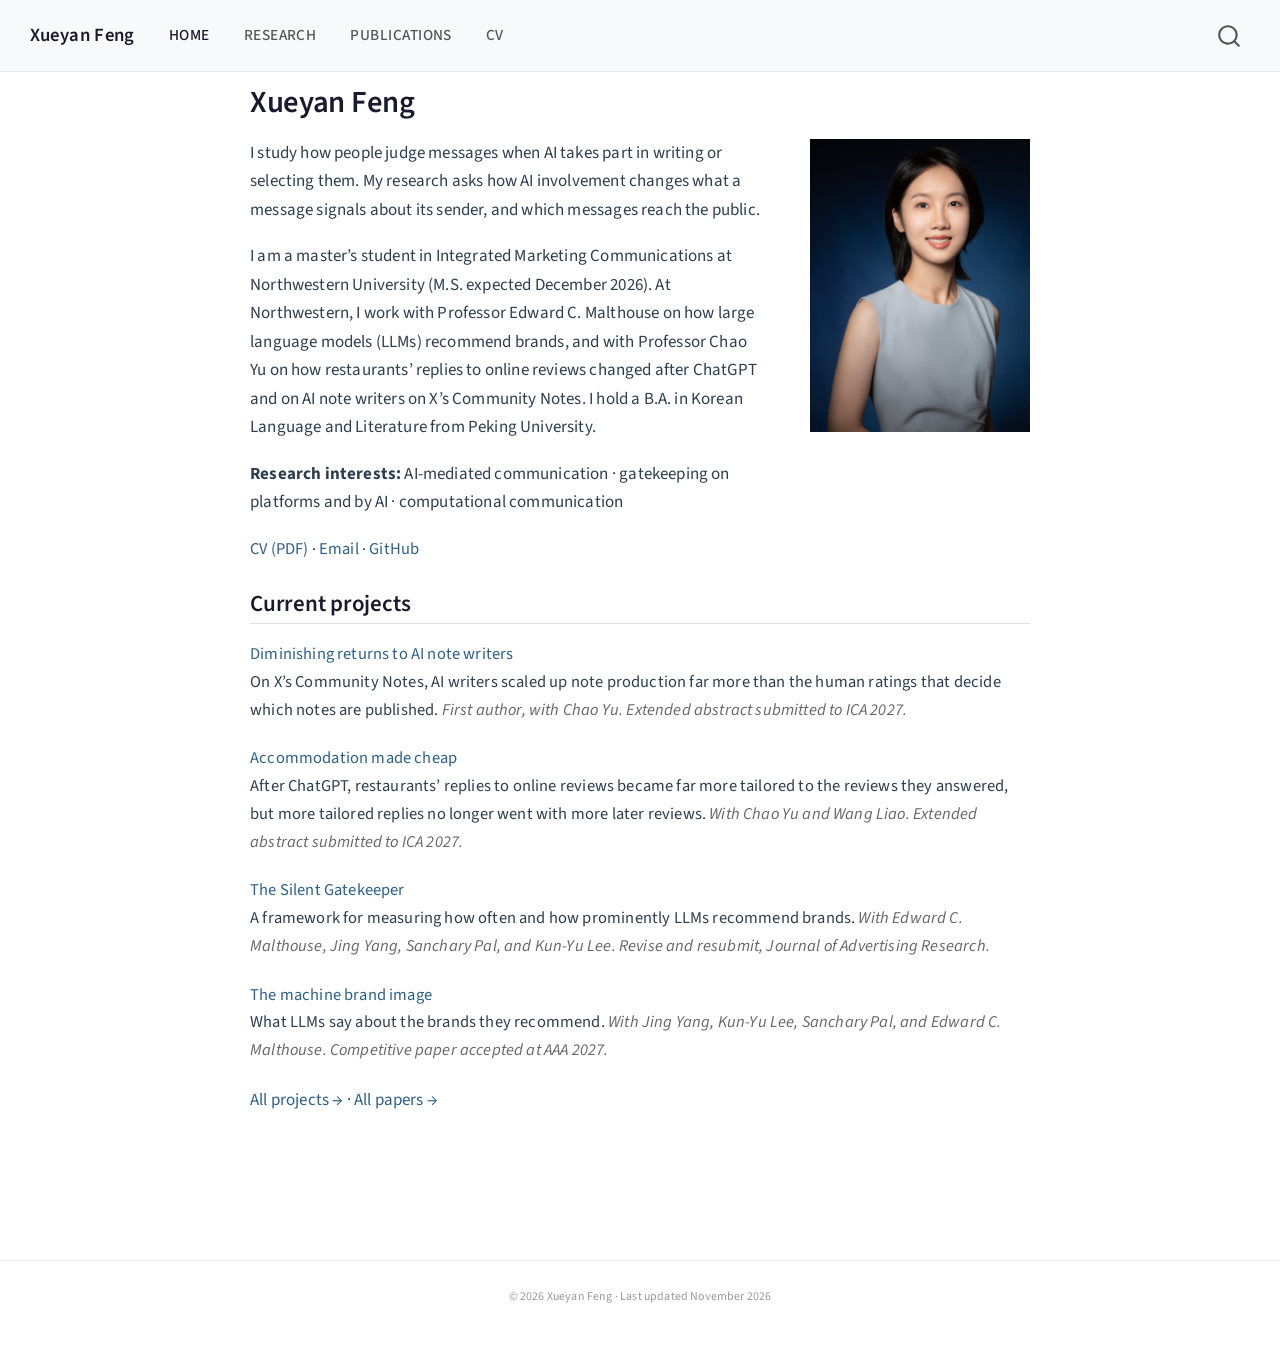
==== index.html @ 7c557d9b "Publish academic website Co-Authored-By: Claude Opus 5.5 <noreply@anthropic.com> Claude-Session: htt" ====
<!DOCTYPE html>
<html xmlns="http://www.w3.org/1999/xhtml" lang="en" xml:lang="en"><head>

<meta charset="utf-8">
<meta name="generator" content="quarto-1.11.9">

<meta name="viewport" content="width=device-width, initial-scale=1.0, user-scalable=yes">


<title>Xueyan Feng</title>
<style>
/* Default styles provided by pandoc.
** See https://pandoc.org/MANUAL.html#variables-for-html for config info.
*/
span.smallcaps{font-variant: small-caps;}
div.columns{display: flex; gap: 1.5em;}
div.column{flex: auto;}
@media screen {
div.columns{gap: min(4vw, 1.5em);}
div.column{overflow-x: auto;}
}
div.hanging-indent{margin-left: 1.5em; text-indent: -1.5em;}
ul.task-list{list-style: none;}
ul.task-list li input[type="checkbox"] {
  width: 0.8em;
  margin: 0 0.8em 0.2em -1em; /* quarto-specific, see https://github.com/quarto-dev/quarto-cli/issues/4556 */ 
  vertical-align: middle;
}
</style>


<script src="site_libs/quarto-nav/quarto-nav.js"></script>
<script src="site_libs/quarto-nav/headroom.min.js"></script>
<script src="site_libs/clipboard/clipboard.min.js"></script>
<script src="site_libs/quarto-search/autocomplete.umd.js"></script>
<script src="site_libs/quarto-search/fuse.min.js"></script>
<script src="site_libs/quarto-search/quarto-search.js"></script>
<meta name="quarto:offset" content="./">
<script src="site_libs/quarto-html/quarto.js" type="module"></script>
<script src="site_libs/quarto-html/tabsets/tabsets.js" type="module"></script>
<script src="site_libs/quarto-html/scrollable-regions/scrollable-regions.js" type="module"></script>
<script src="site_libs/quarto-html/popper.min.js"></script>
<script src="site_libs/quarto-html/tippy.umd.min.js"></script>
<script src="site_libs/quarto-html/anchor.min.js"></script>
<link href="site_libs/quarto-html/tippy.css" rel="stylesheet">
<link href="site_libs/quarto-html/quarto-syntax-highlighting-63b5708e65d6cd79cd7618c58d0c21e7.css" rel="stylesheet" id="quarto-text-highlighting-styles">
<script src="site_libs/bootstrap/bootstrap.min.js"></script>
<link href="site_libs/bootstrap/bootstrap-icons.css" rel="stylesheet">
<link href="site_libs/bootstrap/bootstrap-f89d68873f5cbb4ab34755326dc556c0.min.css" rel="stylesheet" append-hash="true" id="quarto-bootstrap" data-mode="light">
<script id="quarto-search-options" type="application/json">{
  "location": "navbar",
  "copy-button": false,
  "collapse-after": 3,
  "panel-placement": "end",
  "type": "overlay",
  "limit": 50,
  "keyboard-shortcut": [
    "f",
    "/",
    "s"
  ],
  "show-item-context": false,
  "language": {
    "search-no-results-text": "No results",
    "search-matching-documents-text": "matching documents",
    "search-copy-link-title": "Copy link to search",
    "search-hide-matches-text": "Hide additional matches",
    "search-more-match-text": "more match in this document",
    "search-more-matches-text": "more matches in this document",
    "search-clear-button-title": "Clear",
    "search-text-placeholder": "",
    "search-detached-cancel-button-title": "Cancel",
    "search-submit-button-title": "Submit",
    "search-label": "Search"
  }
}</script>


<link rel="stylesheet" href="styles.css">
<meta property="og:title" content="Xueyan Feng">
<meta property="og:description" content="Xueyan Feng studies how people judge messages when AI takes part in writing or selecting them.">
<meta property="og:image" content="https://xueyan-feng.github.io/images/headshot.jpg">
<meta property="og:site_name" content="Xueyan Feng">
<meta property="og:image:alt" content="Photo of Xueyan Feng">
<meta property="og:image:height" content="1400">
<meta property="og:image:width" content="933">
</head>

<body class="nav-fixed fullcontent quarto-light"><a id="quarto-skip-link" class="visually-hidden-focusable" href="#quarto-document-content">Skip to main content</a>

<div id="quarto-search-results"></div>
  <header id="quarto-header" class="headroom fixed-top">
    <nav class="navbar navbar-expand-lg " data-bs-theme="dark" aria-label="Site">
      <div class="navbar-container container-fluid">
      <div class="navbar-brand-container mx-auto">
    <a class="navbar-brand" href="./index.html">
    <span class="navbar-title">Xueyan Feng</span>
    </a>
  </div>
          <button class="navbar-toggler" type="button" data-bs-toggle="collapse" data-bs-target="#navbarCollapse" aria-controls="navbarCollapse" aria-expanded="false" aria-label="Toggle navigation" onclick="if (window.quartoToggleHeadroom) { window.quartoToggleHeadroom(); }">
  <span class="navbar-toggler-icon"></span>
</button>
          <div class="collapse navbar-collapse" id="navbarCollapse">
            <ul class="navbar-nav navbar-nav-scroll me-auto">
  <li class="nav-item">
    <a class="nav-link active" href="./index.html" aria-current="page"> 
<span class="menu-text">Home</span></a>
  </li>  
  <li class="nav-item">
    <a class="nav-link" href="./research.html"> 
<span class="menu-text">Research</span></a>
  </li>  
  <li class="nav-item">
    <a class="nav-link" href="./publications.html"> 
<span class="menu-text">Publications</span></a>
  </li>  
  <li class="nav-item">
    <a class="nav-link" href="./cv.html"> 
<span class="menu-text">CV</span></a>
  </li>  
</ul>
          </div> <!-- /navcollapse -->
            <div class="quarto-navbar-tools">
</div>
            <div id="quarto-search" class="" title="Search"></div>
      </div> <!-- /container-fluid -->
    </nav>
</header>
<!-- content -->
<div id="quarto-content" class="quarto-container page-columns page-rows-contents page-layout-article page-navbar">
<!-- sidebar -->
<!-- margin-sidebar -->
    
<!-- main -->
<main class="content" id="quarto-document-content" tabindex="-1">

<header id="title-block-header" class="quarto-title-block default">
<div class="quarto-title">
<h1 class="title">Xueyan Feng</h1>
</div>



<div class="quarto-title-meta">

    
  
    
  </div>
  


</header>


<div class="grid hero-section">
<div class="g-col-md-8 g-col-12">
<p>I study how people judge messages when AI takes part in writing or selecting them. My research asks how AI involvement changes what a message signals about its sender, and which messages reach the public.</p>
<p>I am a master’s student in Integrated Marketing Communications at Northwestern University (M.S. expected December 2026). At Northwestern, I work with Professor Edward C. Malthouse on how large language models (LLMs) recommend brands, and with Professor Chao Yu on how restaurants’ replies to online reviews changed after ChatGPT and on AI note writers on X’s Community Notes. I hold a B.A. in Korean Language and Literature from Peking University.</p>
<p><strong>Research interests:</strong> AI-mediated communication · gatekeeping on platforms and by AI · computational communication</p>
<div class="link-row">
<p><a href="Xueyan_Feng_Academic_CV.pdf">CV (PDF)</a> · <a href="mailto:XueyanFeng2026@u.northwestern.edu">Email</a> · <a href="https://github.com/xueyan-feng">GitHub</a></p>
</div>
</div>
<div class="g-col-md-4 g-col-12 hero-image-col">
<p><img src="images/headshot.jpg" class="hero-headshot img-fluid" alt="Photo of Xueyan Feng"></p>
</div>
</div>
<section id="current-projects" class="level2">
<h2 class="anchored" data-anchor-id="current-projects">Current projects</h2>
<div class="project-list">
<p><strong><a href="./research.html#community-notes">Diminishing returns to AI note writers</a></strong><br>
On X’s Community Notes, AI writers scaled up note production far more than the human ratings that decide which notes are published. <em>First author, with Chao Yu. Extended abstract submitted to ICA 2027.</em></p>
<p><strong><a href="./research.html#opentable">Accommodation made cheap</a></strong><br>
After ChatGPT, restaurants’ replies to online reviews became far more tailored to the reviews they answered, but more tailored replies no longer went with more later reviews. <em>With Chao Yu and Wang Liao. Extended abstract submitted to ICA 2027.</em></p>
<p><strong><a href="./research.html#brand-visibility">The Silent Gatekeeper</a></strong><br>
A framework for measuring how often and how prominently LLMs recommend brands. <em>With Edward C. Malthouse, Jing Yang, Sanchary Pal, and Kun-Yu Lee. Revise and resubmit, Journal of Advertising Research.</em></p>
<p><strong><a href="./research.html#machine-brand-image">The machine brand image</a></strong><br>
What LLMs say about the brands they recommend. <em>With Jing Yang, Kun-Yu Lee, Sanchary Pal, and Edward C. Malthouse. Competitive paper accepted at AAA 2027.</em></p>
</div>
<p><a href="./research.html">All projects →</a> · <a href="./publications.html">All papers →</a></p>


</section>

</main> <!-- /main -->
<script id="quarto-html-after-body" type="application/javascript">
  window.document.addEventListener("DOMContentLoaded", function (event) {
    const icon = "";
    const anchorJS = new window.AnchorJS();
    anchorJS.options = {
      placement: 'right',
      icon: icon
    };
    anchorJS.add('.anchored');
    const isCodeAnnotation = (el) => {
      for (const clz of el.classList) {
        if (clz.startsWith('code-annotation-')) {                     
          return true;
        }
      }
      return false;
    }
    const onCopySuccess = function(e) {
      // button target
      const button = e.trigger;
      // don't keep focus
      button.blur();
      // flash "checked"
      button.classList.add('code-copy-button-checked');
      var currentTitle = button.getAttribute("title");
      button.setAttribute("title", "Copied!");
      let tooltip;
      if (window.bootstrap) {
        button.setAttribute("data-bs-toggle", "tooltip");
        button.setAttribute("data-bs-placement", "left");
        button.setAttribute("data-bs-title", "Copied!");
        tooltip = new bootstrap.Tooltip(button, 
          { trigger: "manual", 
            customClass: "code-copy-button-tooltip",
            offset: [0, -8]});
        tooltip.show();    
      }
      setTimeout(function() {
        if (tooltip) {
          tooltip.hide();
          button.removeAttribute("data-bs-title");
          button.removeAttribute("data-bs-toggle");
          button.removeAttribute("data-bs-placement");
        }
        button.setAttribute("title", currentTitle);
        button.classList.remove('code-copy-button-checked');
      }, 1000);
      // clear code selection
      e.clearSelection();
    }
    const getTextToCopy = function(trigger) {
      const outerScaffold = trigger.parentElement.cloneNode(true);
      const codeEl = outerScaffold.querySelector('code');
      for (const childEl of codeEl.children) {
        if (isCodeAnnotation(childEl)) {
          childEl.remove();
        }
      }
      return codeEl.innerText;
    }
    const clipboard = new window.ClipboardJS('.code-copy-button:not([data-in-quarto-modal])', {
      text: getTextToCopy
    });
    clipboard.on('success', onCopySuccess);
    if (window.document.getElementById('quarto-embedded-source-code-modal')) {
      const clipboardModal = new window.ClipboardJS('.code-copy-button[data-in-quarto-modal]', {
        text: getTextToCopy,
        container: window.document.getElementById('quarto-embedded-source-code-modal')
      });
      clipboardModal.on('success', onCopySuccess);
    }
      var localhostRegex = new RegExp(/^(?:http|https):\/\/localhost\:?[0-9]*\//);
      var mailtoRegex = new RegExp(/^mailto:/);
        var filterRegex = new RegExp("https:\/\/xueyan-feng\.github\.io");
      const newWindowLabel = "(opens in a new tab)";
      const newWindowNoteId = "quarto-ext-newwindow-label";
      // Links reference one hidden label through aria-describedby, so the
      // announcement never changes their accessible name.
      var describeNewWindow = (link) => {
        if (!window.document.getElementById(newWindowNoteId)) {
          var newWindowNote = window.document.createElement("span");
          newWindowNote.id = newWindowNoteId;
          newWindowNote.hidden = true;
          newWindowNote.textContent = newWindowLabel;
          window.document.body.appendChild(newWindowNote);
        }
        var describedBy = (link.getAttribute("aria-describedby") || "").split(/\s+/).filter(Boolean);
        if (!describedBy.includes(newWindowNoteId)) {
          describedBy.push(newWindowNoteId);
          link.setAttribute("aria-describedby", describedBy.join(" "));
        }
      }
      var isInternal = (href) => {
          return filterRegex.test(href) || localhostRegex.test(href) || mailtoRegex.test(href);
      }
      // Inspect non-navigation links and adorn them if external
      window.quartoDecorateExternalLinks = function (root) {
     var links = (root || window.document).querySelectorAll('a[href]:not(.nav-link):not(.navbar-brand):not(.toc-action):not(.sidebar-link):not(.sidebar-item-toggle):not(.pagination-link):not(.no-external):not([aria-hidden]):not(.dropdown-item):not(.quarto-navigation-tool):not(.about-link)');
      for (var i=0; i<links.length; i++) {
        const link = links[i];
        if (!isInternal(link.href)) {
          // undo the damage that might have been done by quarto-nav.js in the case of
          // links that we want to consider external
          if (link.dataset.originalHref !== undefined) {
            link.href = link.dataset.originalHref;
          }
            // target, if specified
            link.setAttribute("target", "_blank");
            if (link.getAttribute("rel") === null) {
              link.setAttribute("rel", "noopener");
            }
            describeNewWindow(link);
          if (!link.classList.contains('no-external-icon')) {
          }
        }
      }
      };
      window.quartoDecorateExternalLinks(window.document);
    // Esc closes the popup (WCAG 1.4.13) and focus leaving both trigger and
    // popup closes it (WCAG 2.4.11); tippy handles neither for interactive popups.
    const hideOnEscAndFocusOut = {
      name: 'hideOnEscAndFocusOut',
      defaultValue: true,
      fn(instance) {
        const dismiss = () => {
          // A show scheduled by the trigger delay would otherwise reopen it
          instance.clearDelayTimeouts();
          instance.hide();
        };
        const onKeyDown = (event) => {
          if (event.key !== 'Escape') {
            return;
          }
          // Keep Esc from also reaching page handlers (e.g. reveal.js overview),
          // except an open reveal.js slide menu, which Esc should close too.
          // The menu handles keys only when its keyboard option is on.
          const menuHandlesEsc = window.Reveal?.getPlugin?.('menu')?.isOpen() &&
            window.Reveal.getConfig().menu?.keyboard !== false;
          if (!menuHandlesEsc) {
            event.stopPropagation();
          }
          if (instance.popper.contains(window.document.activeElement)) {
            // Disabled while refocusing so the focus trigger does not reopen it
            instance.disable();
            instance.reference.focus();
            instance.enable();
          }
          dismiss();
        };
        const onFocusOut = (event) => {
          const target = event.relatedTarget;
          if (target && !instance.reference.contains(target) &&
              !instance.popper.contains(target)) {
            dismiss();
          }
        };
        // On the trigger too: a click trigger (code-annotations: select) has no
        // blur handling. Attached for the instance's lifetime so leaving the
        // trigger also cancels a show still pending on the trigger delay.
        instance.reference.addEventListener('focusout', onFocusOut);
        return {
          onShow() {
            window.document.addEventListener('keydown', onKeyDown, true);
            instance.popper.addEventListener('focusout', onFocusOut);
          },
          onHide() {
            window.document.removeEventListener('keydown', onKeyDown, true);
            instance.popper.removeEventListener('focusout', onFocusOut);
          },
          onDestroy() {
            instance.reference.removeEventListener('focusout', onFocusOut);
          },
        };
      },
    };
    function tippyHover(el, contentFn, onTriggerFn, onUntriggerFn) {
      const config = {
        allowHTML: true,
        maxWidth: 500,
        delay: 100,
        arrow: false,
        appendTo: function(el) {
            return el.parentElement;
        },
        interactive: true,
        interactiveBorder: 10,
        theme: 'quarto',
        placement: 'bottom-start',
        plugins: [hideOnEscAndFocusOut],
      };
      if (contentFn) {
        config.content = contentFn;
      }
      if (onTriggerFn) {
        config.onTrigger = onTriggerFn;
      }
      if (onUntriggerFn) {
        config.onUntrigger = onUntriggerFn;
      }
      window.tippy(el, config); 
    }
    const noterefs = window.document.querySelectorAll('a[role="doc-noteref"]');
    for (var i=0; i<noterefs.length; i++) {
      const ref = noterefs[i];
      tippyHover(ref, function() {
        // use id or data attribute instead here
        let href = ref.getAttribute('data-footnote-href') || ref.getAttribute('href');
        try { href = new URL(href).hash; } catch {}
        const id = href.replace(/^#\/?/, "");
        const note = window.document.getElementById(id);
        if (note) {
          return note.innerHTML;
        } else {
          return "";
        }
      });
    }
    const xrefs = window.document.querySelectorAll('a.quarto-xref');
    const processXRef = (id, note) => {
      // Strip column container classes
      const stripColumnClz = (el) => {
        el.classList.remove("page-full", "page-columns");
        if (el.children) {
          for (const child of el.children) {
            stripColumnClz(child);
          }
        }
      }
      stripColumnClz(note)
      if (id === null || id.startsWith('sec-')) {
        // Special case sections, only their first couple elements
        const container = document.createElement("div");
        if (note.children && note.children.length > 2) {
          container.appendChild(note.children[0].cloneNode(true));
          for (let i = 1; i < note.children.length; i++) {
            const child = note.children[i];
            if (child.tagName === "P" && child.innerText === "") {
              continue;
            } else {
              container.appendChild(child.cloneNode(true));
              break;
            }
          }
          if (window.Quarto?.typesetMath) {
            window.Quarto.typesetMath(container);
          }
          return container.innerHTML
        } else {
          if (window.Quarto?.typesetMath) {
            window.Quarto.typesetMath(note);
          }
          return note.innerHTML;
        }
      } else {
        // Remove any anchor links if they are present
        const anchorLink = note.querySelector('a.anchorjs-link');
        if (anchorLink) {
          anchorLink.remove();
        }
        if (window.Quarto?.typesetMath) {
          window.Quarto.typesetMath(note);
        }
        if (note.classList.contains("callout")) {
          return note.outerHTML;
        } else {
          return note.innerHTML;
        }
      }
    }
    for (var i=0; i<xrefs.length; i++) {
      const xref = xrefs[i];
      tippyHover(xref, undefined, function(instance) {
        instance.disable();
        let url = xref.getAttribute('href');
        let hash = undefined; 
        if (url.startsWith('#')) {
          hash = url;
        } else {
          try { hash = new URL(url).hash; } catch {}
        }
        if (hash) {
          const id = hash.replace(/^#\/?/, "");
          const note = window.document.getElementById(id);
          if (note !== null) {
            try {
              const html = processXRef(id, note.cloneNode(true));
              instance.setContent(html);
            } finally {
              instance.enable();
              instance.show();
            }
          } else {
            // See if we can fetch this
            fetch(url.split('#')[0])
            .then(res => res.text())
            .then(html => {
              const parser = new DOMParser();
              const htmlDoc = parser.parseFromString(html, "text/html");
              const note = htmlDoc.getElementById(id);
              if (note !== null) {
                const html = processXRef(id, note);
                instance.setContent(html);
              } 
            }).finally(() => {
              instance.enable();
              instance.show();
            });
          }
        } else {
          // See if we can fetch a full url (with no hash to target)
          // This is a special case and we should probably do some content thinning / targeting
          fetch(url)
          .then(res => res.text())
          .then(html => {
            const parser = new DOMParser();
            const htmlDoc = parser.parseFromString(html, "text/html");
            const note = htmlDoc.querySelector('main.content');
            if (note !== null) {
              // This should only happen for chapter cross references
              // (since there is no id in the URL)
              // remove the first header
              if (note.children.length > 0 && note.children[0].tagName === "HEADER") {
                note.children[0].remove();
              }
              const html = processXRef(null, note);
              instance.setContent(html);
            } 
          }).finally(() => {
            instance.enable();
            instance.show();
          });
        }
      }, function(instance) {
      });
    }
        let selectedAnnoteEl;
        const selectorForAnnotation = ( cell, annotation) => {
          let cellAttr = 'data-code-cell="' + cell + '"';
          let lineAttr = 'data-code-annotation="' +  annotation + '"';
          const selector = 'span[' + cellAttr + '][' + lineAttr + ']';
          return selector;
        }
        const selectCodeLines = (annoteEl) => {
          const doc = window.document;
          const targetCell = annoteEl.getAttribute("data-target-cell");
          const targetAnnotation = annoteEl.getAttribute("data-target-annotation");
          const annoteSpan = window.document.querySelector(selectorForAnnotation(targetCell, targetAnnotation));
          const lines = annoteSpan.getAttribute("data-code-lines").split(",");
          const lineIds = lines.map((line) => {
            return targetCell + "-" + line;
          })
          // Each band is positioned against its own containing block, which is
          // not the offsetParent of the lines, so place it from client rects.
          const placeBand = (band, firstEl, lastEl, codeBlock) => {
            const container = band.offsetParent;
            if (container === null) {
              return;
            }
            const containerRect = container.getBoundingClientRect();
            // Reveal.js scales slides with a transform, so convert client
            // pixels back to the CSS pixels of the container.
            const scale = containerRect.height / container.offsetHeight || 1;
            const firstRect = firstEl.getBoundingClientRect();
            const lastRect = lastEl.getBoundingClientRect();
            const top = (firstRect.top - containerRect.top) / scale - container.clientTop + container.scrollTop;
            const height = (lastRect.bottom - firstRect.top) / scale;
            band.style.top = top - 2 + "px";
            band.style.height = height + 4 + "px";
            if (codeBlock) {
              // Without the copy button wrapper, the containing block is wider
              // than the code block, so span the code block explicitly.
              const blockRect = codeBlock.getBoundingClientRect();
              band.style.left = (blockRect.left - containerRect.left) / scale - container.clientLeft + container.scrollLeft + "px";
              band.style.width = blockRect.width / scale + "px";
            }
          };
          if (lineIds.length > 0) {
            const el = window.document.getElementById(lineIds[0]);
            const lastEl = window.document.getElementById(lineIds[lineIds.length - 1]);
            const parent = el.parentElement.parentElement;
            // cook up a div (if necessary) and position it
            let div = window.document.getElementById("code-annotation-line-highlight");
            if (div === null) {
              div = window.document.createElement("div");
              div.setAttribute("id", "code-annotation-line-highlight");
              div.style.position = 'absolute';
              parent.appendChild(div);
            }
            placeBand(div, el, lastEl, parent.closest("div.sourceCode") || parent);
            let gutterDiv = window.document.getElementById("code-annotation-line-highlight-gutter");
            if (gutterDiv === null) {
              gutterDiv = window.document.createElement("div");
              gutterDiv.setAttribute("id", "code-annotation-line-highlight-gutter");
              gutterDiv.style.position = 'absolute';
              const codeCell = window.document.getElementById(targetCell);
              const gutter = codeCell.querySelector('.code-annotation-gutter');
              gutter.appendChild(gutterDiv);
            }
            placeBand(gutterDiv, el, lastEl);
            selectedAnnoteEl = annoteEl;
          }
        };
        const unselectCodeLines = () => {
          const elementsIds = ["code-annotation-line-highlight", "code-annotation-line-highlight-gutter"];
          elementsIds.forEach((elId) => {
            const div = window.document.getElementById(elId);
            if (div) {
              div.remove();
            }
          });
          selectedAnnoteEl = undefined;
        };
          // Handle positioning of the toggle
      window.addEventListener(
        "resize",
        throttle(() => {
          elRect = undefined;
          if (selectedAnnoteEl) {
            selectCodeLines(selectedAnnoteEl);
          }
        }, 10)
      );
      function throttle(fn, ms) {
      let throttle = false;
      let timer;
        return (...args) => {
          if(!throttle) { // first call gets through
              fn.apply(this, args);
              throttle = true;
          } else { // all the others get throttled
              if(timer) clearTimeout(timer); // cancel #2
              timer = setTimeout(() => {
                fn.apply(this, args);
                timer = throttle = false;
              }, ms);
          }
        };
      }
        // Attach click handler to the DT
        const annoteDls = window.document.querySelectorAll('dt[data-target-cell]');
        for (const annoteDlNode of annoteDls) {
          annoteDlNode.addEventListener('click', (event) => {
            const clickedEl = event.target;
            if (clickedEl !== selectedAnnoteEl) {
              unselectCodeLines();
              const activeEl = window.document.querySelector('dt[data-target-cell].code-annotation-active');
              if (activeEl) {
                activeEl.classList.remove('code-annotation-active');
              }
              selectCodeLines(clickedEl);
              clickedEl.classList.add('code-annotation-active');
            } else {
              // Unselect the line
              unselectCodeLines();
              clickedEl.classList.remove('code-annotation-active');
            }
          });
        }
    const findCites = (el) => {
      const parentEl = el.parentElement;
      if (parentEl) {
        const cites = parentEl.dataset.cites;
        if (cites) {
          return {
            el,
            cites: cites.split(' ')
          };
        } else {
          return findCites(el.parentElement)
        }
      } else {
        return undefined;
      }
    };
    var bibliorefs = window.document.querySelectorAll('a[role="doc-biblioref"]');
    for (var i=0; i<bibliorefs.length; i++) {
      const ref = bibliorefs[i];
      const citeInfo = findCites(ref);
      if (citeInfo) {
        tippyHover(citeInfo.el, function() {
          var popup = window.document.createElement('div');
          citeInfo.cites.forEach(function(cite) {
            var citeDiv = window.document.createElement('div');
            citeDiv.classList.add('hanging-indent');
            citeDiv.classList.add('csl-entry');
            var biblioDiv = window.document.getElementById('ref-' + cite);
            if (biblioDiv) {
              citeDiv.innerHTML = biblioDiv.innerHTML;
            }
            popup.appendChild(citeDiv);
          });
          return popup.innerHTML;
        });
      }
    }
  });
  </script>
  <script type="application/javascript">
  window.quartoScrollableRegionsLabels = {"code":"Scrollable code","output":"Scrollable output"};
  </script>
</div> <!-- /content -->
<footer class="footer">
  <div class="nav-footer">
    <div class="nav-footer-left">
      &nbsp;
    </div>   
    <div class="nav-footer-center">
<p>© 2026 Xueyan Feng · Last updated November 2026</p>
</div>
    <div class="nav-footer-right">
      &nbsp;
    </div>
  </div>
</footer>




</body></html>
---- site_libs/quarto-html/tippy.css ----
.tippy-box[data-animation=fade][data-state=hidden]{opacity:0}[data-tippy-root]{max-width:calc(100vw - 10px)}.tippy-box{position:relative;background-color:#333;color:#fff;border-radius:4px;font-size:14px;line-height:1.4;white-space:normal;outline:0;transition-property:transform,visibility,opacity}.tippy-box[data-placement^=top]>.tippy-arrow{bottom:0}.tippy-box[data-placement^=top]>.tippy-arrow:before{bottom:-7px;left:0;border-width:8px 8px 0;border-top-color:initial;transform-origin:center top}.tippy-box[data-placement^=bottom]>.tippy-arrow{top:0}.tippy-box[data-placement^=bottom]>.tippy-arrow:before{top:-7px;left:0;border-width:0 8px 8px;border-bottom-color:initial;transform-origin:center bottom}.tippy-box[data-placement^=left]>.tippy-arrow{right:0}.tippy-box[data-placement^=left]>.tippy-arrow:before{border-width:8px 0 8px 8px;border-left-color:initial;right:-7px;transform-origin:center left}.tippy-box[data-placement^=right]>.tippy-arrow{left:0}.tippy-box[data-placement^=right]>.tippy-arrow:before{left:-7px;border-width:8px 8px 8px 0;border-right-color:initial;transform-origin:center right}.tippy-box[data-inertia][data-state=visible]{transition-timing-function:cubic-bezier(.54,1.5,.38,1.11)}.tippy-arrow{width:16px;height:16px;color:#333}.tippy-arrow:before{content:"";position:absolute;border-color:transparent;border-style:solid}.tippy-content{position:relative;padding:5px 9px;z-index:1}
---- site_libs/quarto-html/quarto-syntax-highlighting-63b5708e65d6cd79cd7618c58d0c21e7.css ----
/* quarto syntax highlight colors */
:root {
  --quarto-hl-ot-color: #003B4F;
  --quarto-hl-at-color: #657422;
  --quarto-hl-ss-color: #20794D;
  --quarto-hl-an-color: #5E5E5E;
  --quarto-hl-fu-color: #4758AB;
  --quarto-hl-st-color: #20794D;
  --quarto-hl-cf-color: #003B4F;
  --quarto-hl-op-color: #5E5E5E;
  --quarto-hl-er-color: #AD0000;
  --quarto-hl-bn-color: #AD0000;
  --quarto-hl-al-color: #AD0000;
  --quarto-hl-va-color: #111111;
  --quarto-hl-bu-color: inherit;
  --quarto-hl-ex-color: inherit;
  --quarto-hl-pp-color: #AD0000;
  --quarto-hl-in-color: #5E5E5E;
  --quarto-hl-vs-color: #20794D;
  --quarto-hl-wa-color: #5E5E5E;
  --quarto-hl-do-color: #5E5E5E;
  --quarto-hl-im-color: #00769E;
  --quarto-hl-ch-color: #20794D;
  --quarto-hl-dt-color: #AD0000;
  --quarto-hl-fl-color: #AD0000;
  --quarto-hl-co-color: #5E5E5E;
  --quarto-hl-cv-color: #5E5E5E;
  --quarto-hl-cn-color: #8f5902;
  --quarto-hl-sc-color: #5E5E5E;
  --quarto-hl-dv-color: #AD0000;
  --quarto-hl-kw-color: #003B4F;
}

/* other quarto variables */
:root {
  --quarto-font-monospace: SFMono-Regular, Menlo, Monaco, Consolas, "Liberation Mono", "Courier New", monospace;
}

/* syntax highlight based on Pandoc's rules */
pre > code.sourceCode > span {
  color: #003B4F;
}

code.sourceCode > span {
  color: #003B4F;
}

div.sourceCode,
div.sourceCode pre.sourceCode {
  color: #003B4F;
}

/* Normal */
code span {
  color: #003B4F;
}

/* Alert */
code span.al {
  color: #AD0000;
  font-style: inherit;
}

/* Annotation */
code span.an {
  color: #5E5E5E;
  font-style: inherit;
}

/* Attribute */
code span.at {
  color: #657422;
  font-style: inherit;
}

/* BaseN */
code span.bn {
  color: #AD0000;
  font-style: inherit;
}

/* BuiltIn */
code span.bu {
  font-style: inherit;
}

/* ControlFlow */
code span.cf {
  color: #003B4F;
  font-weight: bold;
  font-style: inherit;
}

/* Char */
code span.ch {
  color: #20794D;
  font-style: inherit;
}

/* Constant */
code span.cn {
  color: #8f5902;
  font-style: inherit;
}

/* Comment */
code span.co {
  color: #5E5E5E;
  font-style: inherit;
}

/* CommentVar */
code span.cv {
  color: #5E5E5E;
  font-style: italic;
}

/* Documentation */
code span.do {
  color: #5E5E5E;
  font-style: italic;
}

/* DataType */
code span.dt {
  color: #AD0000;
  font-style: inherit;
}

/* DecVal */
code span.dv {
  color: #AD0000;
  font-style: inherit;
}

/* Error */
code span.er {
  color: #AD0000;
  font-style: inherit;
}

/* Extension */
code span.ex {
  font-style: inherit;
}

/* Float */
code span.fl {
  color: #AD0000;
  font-style: inherit;
}

/* Function */
code span.fu {
  color: #4758AB;
  font-style: inherit;
}

/* Import */
code span.im {
  color: #00769E;
  font-style: inherit;
}

/* Information */
code span.in {
  color: #5E5E5E;
  font-style: inherit;
}

/* Keyword */
code span.kw {
  color: #003B4F;
  font-weight: bold;
  font-style: inherit;
}

/* Operator */
code span.op {
  color: #5E5E5E;
  font-style: inherit;
}

/* Other */
code span.ot {
  color: #003B4F;
  font-style: inherit;
}

/* Preprocessor */
code span.pp {
  color: #AD0000;
  font-style: inherit;
}

/* SpecialChar */
code span.sc {
  color: #5E5E5E;
  font-style: inherit;
}

/* SpecialString */
code span.ss {
  color: #20794D;
  font-style: inherit;
}

/* String */
code span.st {
  color: #20794D;
  font-style: inherit;
}

/* Variable */
code span.va {
  color: #111111;
  font-style: inherit;
}

/* VerbatimString */
code span.vs {
  color: #20794D;
  font-style: inherit;
}

/* Warning */
code span.wa {
  color: #5E5E5E;
  font-style: italic;
}

.prevent-inlining {
  content: "</";
}

/*# sourceMappingURL=054cc16b9e9817627be6994582d2ffb5.css.map */
---- styles.css ----
/* ============================================================
   Xueyan Feng — Academic Website
   Custom CSS for Quarto (cosmo theme base)
   Editorial, typographic, restrained
   ============================================================ */

/* --- Typography & Base --- */

body {
  color: #2c3e50;
  line-height: 1.68;
  letter-spacing: 0.01em;
}

h1, h2, h3, h4, h5, h6 {
  color: #1a1a2e;
  font-weight: 600;
  letter-spacing: -0.01em;
}

h1 { font-size: 2rem; margin-bottom: 0.5rem; }

h2 {
  font-size: 1.35rem;
  margin-top: 2.6rem;
  margin-bottom: 1rem;
  padding-bottom: 0.35rem;
  border-bottom: 1px solid #e0e0e0;
}

h3 {
  font-size: 1.1rem;
  line-height: 1.45;
  margin-top: 2rem;
  margin-bottom: 0.3rem;
}

p { margin-bottom: 1.05rem; }

/* --- Navbar --- */

.navbar {
  border-bottom: 1px solid #e8e8e8;
  padding-top: 0.8rem;
  padding-bottom: 0.8rem;
}

.navbar-brand {
  font-weight: 600;
  font-size: 1.1rem;
  color: #1a1a2e !important;
  letter-spacing: 0.02em;
}

.navbar-nav .nav-link {
  font-size: 0.9rem;
  font-weight: 500;
  color: #555 !important;
  letter-spacing: 0.03em;
  text-transform: uppercase;
  padding-left: 1rem !important;
  padding-right: 1rem !important;
  transition: color 0.2s ease;
}

.navbar-nav .nav-link:hover,
.navbar-nav .nav-link.active { color: #1a1a2e !important; }

/* --- Homepage Hero --- */

.hero-section { margin-bottom: 0.5rem; align-items: start; }

.hero-headshot {
  max-width: 220px;
  width: 100%;
  object-fit: cover;
  object-position: top;
  aspect-ratio: 3 / 4;
}

.hero-image-col { text-align: right; }
.hero-image-col p { margin-bottom: 0; }

.link-row {
  margin-top: 1.1rem;
  font-size: 0.97rem;
}

/* --- Homepage project list --- */

.project-list p {
  margin-bottom: 1.25rem;
  font-size: 0.97rem;
}

.project-list em { color: #666; }

/* --- Research page --- */

.project-meta {
  display: block;
  font-size: 0.9rem;
  color: #6b6b6b;
  margin-bottom: 0.8rem;
}

.study {
  border-left: 3px solid #e3e7ec;
  padding-left: 1rem;
  margin-bottom: 1.6rem;
}

.study p {
  margin-bottom: 0.55rem;
  font-size: 0.96rem;
}

.study strong { color: #1a1a2e; }

/* --- Publications --- */

.pub-list p {
  padding-left: 1.6rem;
  text-indent: -1.6rem;
  margin-bottom: 1.1rem;
  font-size: 0.97rem;
}

.pub-status {
  display: block;
  text-indent: 0;
  font-size: 0.9rem;
  color: #6b6b6b;
  margin-top: 0.15rem;
}

/* --- Content Pages --- */

.quarto-title h1.title { font-size: 1.8rem; margin-bottom: 0.3rem; }

main {
  max-width: 780px;
  margin: 0 auto;
  padding-top: 2rem;
}

/* --- Links --- */

a {
  color: #2c5f8a;
  text-decoration: none;
  transition: color 0.2s ease;
}

a:hover { color: #1a3d5c; text-decoration: underline; }

/* --- Footer --- */

.nav-footer {
  border-top: 1px solid #e8e8e8;
  margin-top: 4rem;
  padding-top: 1.5rem;
  padding-bottom: 1.5rem;
  font-size: 0.85rem;
  color: #999;
}

/* --- Responsive --- */

@media (max-width: 768px) {
  h1 { font-size: 1.6rem; }
  h2 { font-size: 1.2rem; }
  .hero-headshot { max-width: 160px; }
  .hero-image-col { text-align: center; order: -1; margin-bottom: 0.5rem; }
}

/* --- Print --- */

@media print {
  .navbar, .nav-footer { display: none; }
  main { max-width: 100%; }
}
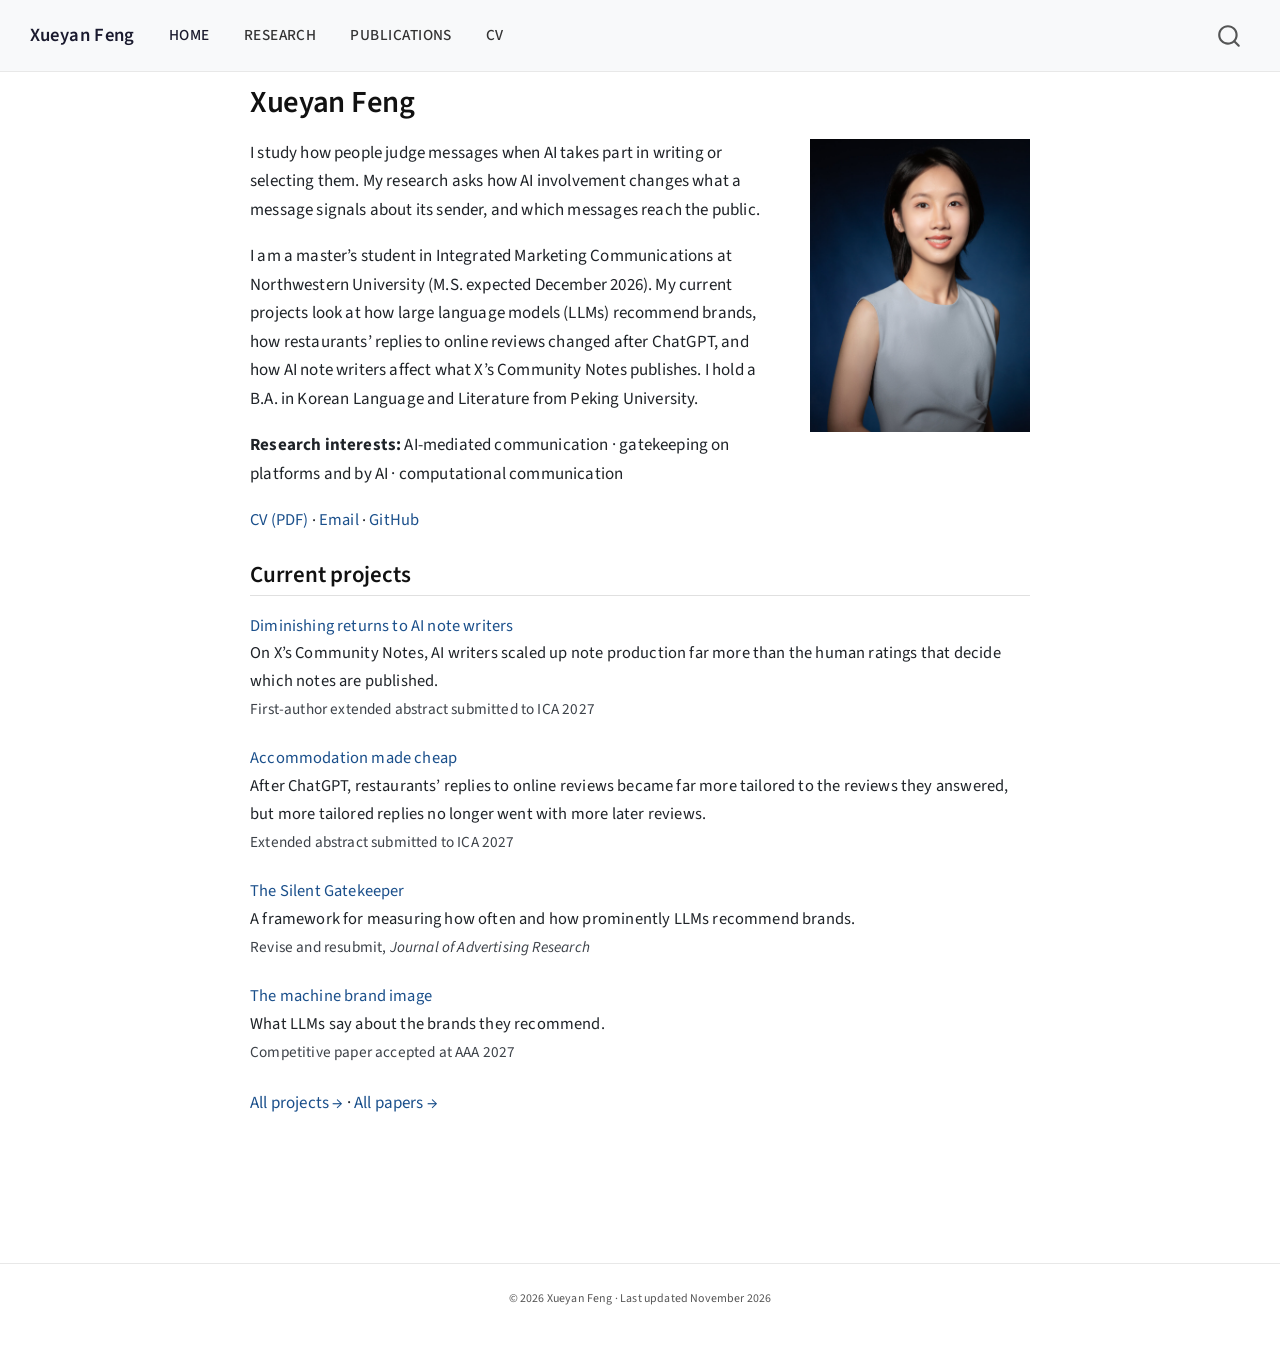
==== commit 5a8b2515: "Remove collaborator names, darken text, restructure research page Co-Authored-By: Claude Opus 5.5 <n" ====
--- a/index.html
+++ b/index.html
@@ -156,7 +156,7 @@
 <div class="grid hero-section">
 <div class="g-col-md-8 g-col-12">
 <p>I study how people judge messages when AI takes part in writing or selecting them. My research asks how AI involvement changes what a message signals about its sender, and which messages reach the public.</p>
-<p>I am a master’s student in Integrated Marketing Communications at Northwestern University (M.S. expected December 2026). At Northwestern, I work with Professor Edward C. Malthouse on how large language models (LLMs) recommend brands, and with Professor Chao Yu on how restaurants’ replies to online reviews changed after ChatGPT and on AI note writers on X’s Community Notes. I hold a B.A. in Korean Language and Literature from Peking University.</p>
+<p>I am a master’s student in Integrated Marketing Communications at Northwestern University (M.S. expected December 2026). My current projects look at how large language models (LLMs) recommend brands, how restaurants’ replies to online reviews changed after ChatGPT, and how AI note writers affect what X’s Community Notes publishes. I hold a B.A. in Korean Language and Literature from Peking University.</p>
 <p><strong>Research interests:</strong> AI-mediated communication · gatekeeping on platforms and by AI · computational communication</p>
 <div class="link-row">
 <p><a href="Xueyan_Feng_Academic_CV.pdf">CV (PDF)</a> · <a href="mailto:XueyanFeng2026@u.northwestern.edu">Email</a> · <a href="https://github.com/xueyan-feng">GitHub</a></p>
@@ -170,13 +170,17 @@
 <h2 class="anchored" data-anchor-id="current-projects">Current projects</h2>
 <div class="project-list">
 <p><strong><a href="./research.html#community-notes">Diminishing returns to AI note writers</a></strong><br>
-On X’s Community Notes, AI writers scaled up note production far more than the human ratings that decide which notes are published. <em>First author, with Chao Yu. Extended abstract submitted to ICA 2027.</em></p>
+On X’s Community Notes, AI writers scaled up note production far more than the human ratings that decide which notes are published.<br>
+<span class="status">First-author extended abstract submitted to ICA 2027</span></p>
 <p><strong><a href="./research.html#opentable">Accommodation made cheap</a></strong><br>
-After ChatGPT, restaurants’ replies to online reviews became far more tailored to the reviews they answered, but more tailored replies no longer went with more later reviews. <em>With Chao Yu and Wang Liao. Extended abstract submitted to ICA 2027.</em></p>
+After ChatGPT, restaurants’ replies to online reviews became far more tailored to the reviews they answered, but more tailored replies no longer went with more later reviews.<br>
+<span class="status">Extended abstract submitted to ICA 2027</span></p>
 <p><strong><a href="./research.html#brand-visibility">The Silent Gatekeeper</a></strong><br>
-A framework for measuring how often and how prominently LLMs recommend brands. <em>With Edward C. Malthouse, Jing Yang, Sanchary Pal, and Kun-Yu Lee. Revise and resubmit, Journal of Advertising Research.</em></p>
+A framework for measuring how often and how prominently LLMs recommend brands.<br>
+<span class="status">Revise and resubmit, <em>Journal of Advertising Research</em></span></p>
 <p><strong><a href="./research.html#machine-brand-image">The machine brand image</a></strong><br>
-What LLMs say about the brands they recommend. <em>With Jing Yang, Kun-Yu Lee, Sanchary Pal, and Edward C. Malthouse. Competitive paper accepted at AAA 2027.</em></p>
+What LLMs say about the brands they recommend.<br>
+<span class="status">Competitive paper accepted at AAA 2027</span></p>
 </div>
 <p><a href="./research.html">All projects →</a> · <a href="./publications.html">All papers →</a></p>
 
--- a/styles.css
+++ b/styles.css
@@ -7,13 +7,13 @@
 /* --- Typography & Base --- */
 
 body {
-  color: #2c3e50;
+  color: #1f2328;
   line-height: 1.68;
   letter-spacing: 0.01em;
 }
 
 h1, h2, h3, h4, h5, h6 {
-  color: #1a1a2e;
+  color: #111111;
   font-weight: 600;
   letter-spacing: -0.01em;
 }
@@ -55,7 +55,7 @@
 .navbar-nav .nav-link {
   font-size: 0.9rem;
   font-weight: 500;
-  color: #555 !important;
+  color: #333 !important;
   letter-spacing: 0.03em;
   text-transform: uppercase;
   padding-left: 1rem !important;
@@ -89,33 +89,41 @@
 /* --- Homepage project list --- */
 
 .project-list p {
-  margin-bottom: 1.25rem;
+  margin-bottom: 1.3rem;
   font-size: 0.97rem;
 }
 
-.project-list em { color: #666; }
-
-/* --- Research page --- */
-
-.project-meta {
-  display: block;
+.status {
   font-size: 0.9rem;
-  color: #6b6b6b;
-  margin-bottom: 0.8rem;
+  color: #3d4249;
 }
 
-.study {
-  border-left: 3px solid #e3e7ec;
-  padding-left: 1rem;
-  margin-bottom: 1.6rem;
+/* --- Research page: label / content rows --- */
+
+.study dl {
+  display: grid;
+  grid-template-columns: 7.5rem 1fr;
+  column-gap: 1.5rem;
+  row-gap: 0.7rem;
+  margin: 0.9rem 0 2.2rem;
 }
 
-.study p {
-  margin-bottom: 0.55rem;
-  font-size: 0.96rem;
+.study dt {
+  font-size: 0.78rem;
+  font-weight: 700;
+  text-transform: uppercase;
+  letter-spacing: 0.06em;
+  color: #111111;
+  padding-top: 0.22rem;
 }
 
-.study strong { color: #1a1a2e; }
+.study dd {
+  margin: 0;
+  font-size: 0.97rem;
+  color: #1f2328;
+}
+
+.study dd p { margin: 0; }
 
 /* --- Publications --- */
 
@@ -130,7 +138,7 @@
   display: block;
   text-indent: 0;
   font-size: 0.9rem;
-  color: #6b6b6b;
+  color: #3d4249;
   margin-top: 0.15rem;
 }
 
@@ -147,12 +155,12 @@
 /* --- Links --- */
 
 a {
-  color: #2c5f8a;
+  color: #1a4f8b;
   text-decoration: none;
   transition: color 0.2s ease;
 }
 
-a:hover { color: #1a3d5c; text-decoration: underline; }
+a:hover { color: #0f3460; text-decoration: underline; }
 
 /* --- Footer --- */
 
@@ -162,7 +170,7 @@
   padding-top: 1.5rem;
   padding-bottom: 1.5rem;
   font-size: 0.85rem;
-  color: #999;
+  color: #555;
 }
 
 /* --- Responsive --- */
@@ -172,6 +180,8 @@
   h2 { font-size: 1.2rem; }
   .hero-headshot { max-width: 160px; }
   .hero-image-col { text-align: center; order: -1; margin-bottom: 0.5rem; }
+  .study dl { grid-template-columns: 1fr; row-gap: 0.15rem; }
+  .study dt { padding-top: 0.6rem; }
 }
 
 /* --- Print --- */
